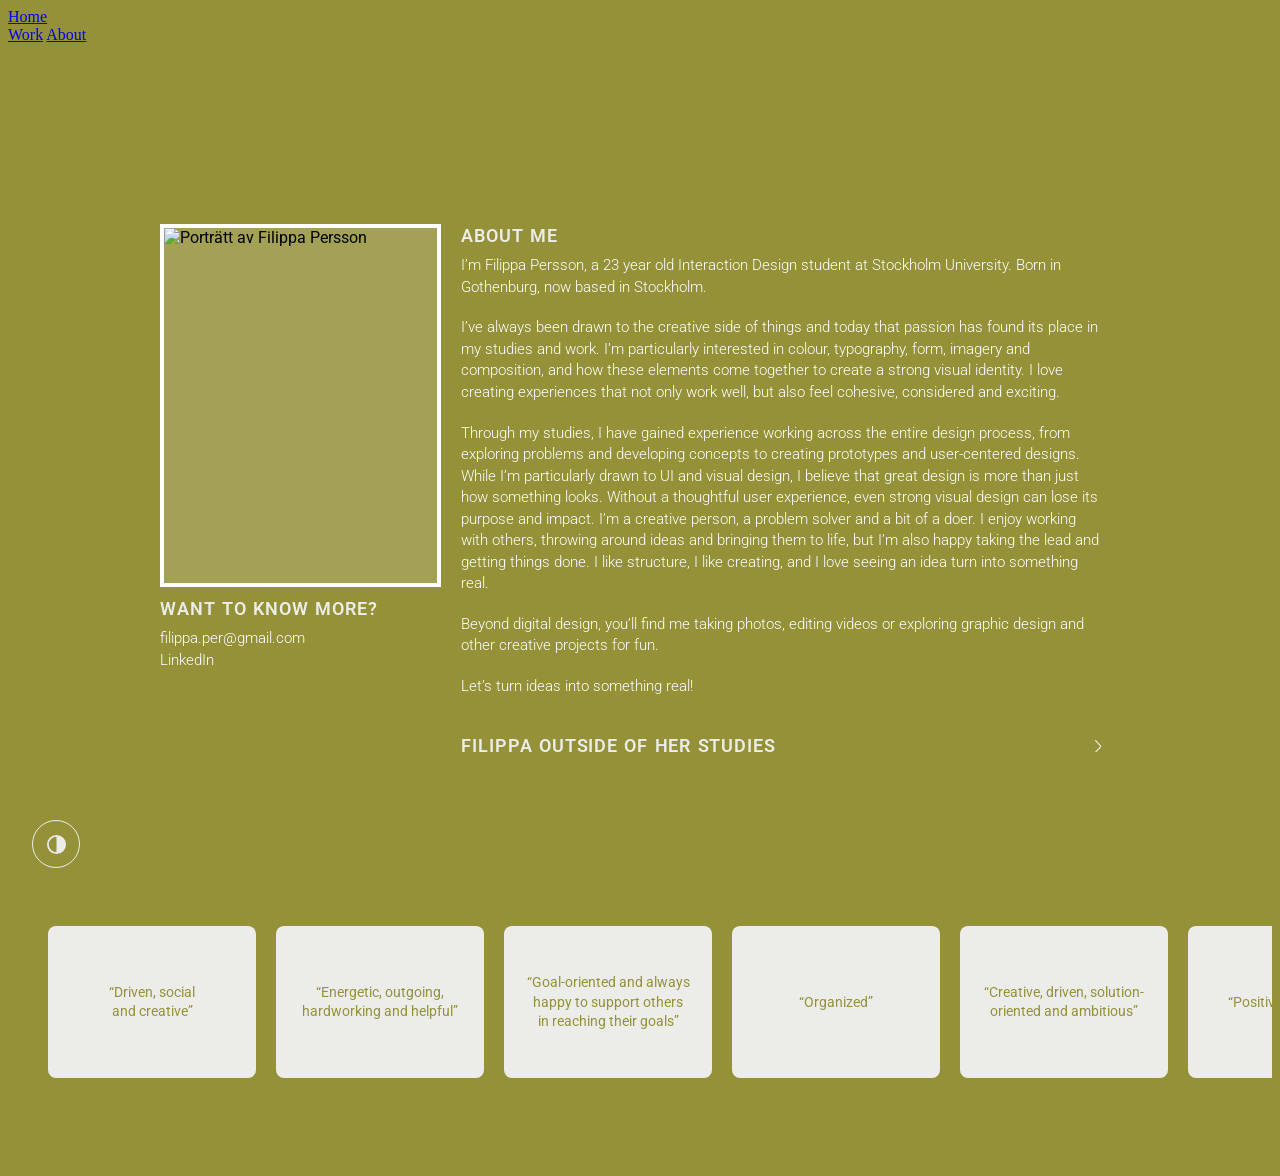
==== about.html @ 91ed9e81 "upd" ====
<!DOCTYPE html>
<html lang="sv">

<head>
  <meta charset="UTF-8">
  <meta name="viewport" content="width=device-width, initial-scale=1">
  <meta name="theme-color" content="#949139">

  <title>About – Filippa Persson</title>


  <!-- Google Fonts -->
  <link rel="preconnect" href="https://fonts.googleapis.com">
  <link rel="preconnect" href="https://fonts.gstatic.com" crossorigin>

  <link
    href="https://fonts.googleapis.com/css2?family=Cormorant+Garamond:ital,wght@0,300..700;1,300..700&family=Lora:ital,wght@1,600&family=Plus+Jakarta+Sans:ital,wght@0,200..800;1,200..800&family=Roboto:ital,wght@0,300;0,400;0,500;1,300;1,400;1,500&display=swap"
    rel="stylesheet"
  >

  <link rel="stylesheet" href="style.css">
  <link rel="stylesheet" href="theme.css">
  <script src="theme.js"></script>

  <style>
  :root { --nav-color: #ECEDE9; }

  /* Navbaren (layout, vikt, aktiv länk) styrs av style.css och är lika på alla sidor. */

    :root {
      --bg: #949139;                      /* bakgrund (grön) */
      --heading: #ECEDE9;                 /* About me + Want to know more? */
      --about-text: #ffffff;              /* brödtext */
      --frame: #ffffff;                   /* ram runt bilden */
      --heading-font: var(--sans-heavy);  /* Plus Jakarta Sans, definieras i style.css */
      --heading-weight: 600;              /* vikt på rubrikerna (var 600) */
    }

    body {
      background: var(--bg);
    }

    /* =========================
       LAYOUT
       Vänster: bild + Contact. Höger: About me-texten.
    ========================= */

    .about {
      display: grid;
      grid-template-columns: minmax(0, 0.415fr) minmax(0, 1fr);
      grid-template-rows: auto 1fr;
      grid-template-areas:
        "photo   text"
        "contact text";
      column-gap: 2.9%;
      align-items: start;

      width: min(75vw, 68.75rem);
      margin: 0 auto;
      padding: 20vh 0 10vh;

      font-family: "Roboto", "Helvetica Neue", Arial, sans-serif;

      /* Så mycket av korten som sticker upp längst ner i fönstret
         när man står högst upp på sidan (högre = mer synligt). */
      --cards-peek: 1.1rem;
      box-sizing: border-box;
      min-height: calc(100vh - var(--cards-peek));
      min-height: calc(100svh - var(--cards-peek));
    }

    /* =========================
       BILD
    ========================= */

    /* Ramen sitter på wrappern och följer därmed själva fotot:
       scriptet längst ner beskär bort ev. genomskinlig kant i PNG-filen. */
    .about__photo-wrap {
      grid-area: photo;
      position: relative;
      width: 100%;
      aspect-ratio: 256 / 332;
      border: 4px solid var(--frame);   /* vit ram, stroke 4 */
      background: rgba(255, 255, 255, 0.14);   /* platshållare medan bilden hämtas */
      overflow: hidden;

      /* ---- Justera beskärningen av fotot i ramen ----
         --photo-x : 0 = visa vänsterkanten, 50 = mitten, 100 = högerkanten
         --photo-y : 0 = visa överkanten,   50 = mitten, 100 = nederkanten
         --photo-zoom : 1 = fyller ramen precis, 1.2 = 20 % inzoomad osv. */
      --photo-x: 50;
      --photo-y: 50;
      --photo-zoom: 1;
    }

    .about__photo {
      position: absolute;
      top: 0;
      left: 0;
      display: block;
      max-width: none;
      width: 100%;
      height: 100%;
      object-fit: cover;                /* fyller ramen direkt, utan att vänta på script */
      object-position: calc(var(--photo-x) * 1%) calc(var(--photo-y) * 1%);
    }

    /* =========================
       CONTACT ("Want to know more?")
       Rubriken = samma stil som "About me".
       Länkarna = samma stil som brödtexten.
    ========================= */

    .about__contact {
      grid-area: contact;
      margin-top: 0.65rem;              /* var 0.8rem, en aning närmare bilden */
    }

    .about__contact-title {
      text-transform: uppercase;
      letter-spacing: 0.05em;   /* luft mellan bokstäverna i versaler */
      word-spacing: 0.08em;     /* luft mellan orden så att de inte smälter ihop */
      margin: 0 0 0.5rem;
      color: var(--heading);
      font-family: var(--heading-font);
      font-weight: var(--heading-weight);
      font-size: clamp(1.05rem, 1.4vw, 1.3rem);
      line-height: 1.3;
    }

    .about__contact a {
      display: block;
      width: max-content;
      max-width: 100%;
      color: var(--about-text);
      font-family: "Roboto", "Helvetica Neue", Arial, sans-serif;
      font-weight: 300;
      font-size: clamp(0.95rem, 1.2vw, 1.15rem);
      line-height: 1.4;
      text-decoration: none;
      transition: opacity .2s ease;
    }

    .about__contact a:hover,
    .about__contact a:focus-visible {
      opacity: .55;
    }

    .about__contact a:focus-visible {
      outline: 2px solid var(--heading);
      outline-offset: 3px;
    }

    /* =========================
       TEXT
    ========================= */

    .about__text {
      grid-area: text;
    }

    .about__heading {
      text-transform: uppercase;
      letter-spacing: 0.05em;   /* luft mellan bokstäverna i versaler */
      word-spacing: 0.08em;     /* luft mellan orden så att de inte smälter ihop */
      margin: 0 0 0.5rem;
      color: var(--heading);
      font-family: var(--heading-font);
      font-weight: var(--heading-weight);
      font-size: clamp(1.05rem, 1.4vw, 1.3rem);
      line-height: 1.3;
    }

    .about__text p {
      margin: 0 0 1.25em;
      max-width: 40rem;
      color: var(--about-text);
      font-weight: 300;
      font-size: clamp(0.95rem, 1.2vw, 1.15rem);
      line-height: 1.4;
    }

    /* =========================
       "WHO IS FILIPPA OUTSIDE ...": rubrik med knapp, texten fälls ner
    ========================= */

    .about__more {
      margin-top: 2.6rem;
      max-width: 40rem;
      border-top: 1px solid rgba(236, 237, 233, 0.45);
    }

    a.about__more { text-decoration: none; }

    .about__more-toggle {
      text-transform: uppercase;
      letter-spacing: 0.05em;   /* luft mellan bokstäverna i versaler */
      word-spacing: 0.08em;     /* luft mellan orden så att de inte smälter ihop */
      display: flex;
      justify-content: space-between;
      align-items: baseline;   /* pilen ligger på första radens baslinje, även när texten radbryter */
      gap: 1.2rem;
      width: 100%;
      margin: 0;
      padding: 1.1rem 0 0.2rem;
      border: 0;
      background: none;
      color: var(--heading);
      font-family: var(--heading-font);
      font-weight: var(--heading-weight);
      font-size: clamp(1.05rem, 1.4vw, 1.3rem);
      line-height: 1.3;
      text-align: left;
      cursor: pointer;
    }

    .about__more-toggle:focus-visible {
      outline: 2px solid var(--heading);
      outline-offset: 4px;
    }

    /* Pil (>) åt höger, utan ring. Nederkanten ligger på första radens baslinje och
       höjden är lika med versalhöjden (1cap), så pilen står på samma höjd som första raden.
       Äldre webbläsare får ungefär samma höjd via 0.7em. */
    .about__more-icon {
      flex: none;
      display: block;
      height: 0.7em;
      transition: transform .25s ease;
    }

    @supports (height: 1cap) {
      .about__more-icon { height: 1cap; }
    }

    .about__more-icon svg {
      display: block;
      height: 100%;
      width: auto;
      fill: none;
      stroke: currentColor;
      stroke-width: 1.2;          /* tunn linje, lättare än rubrikens vikt */
      stroke-linecap: round;
      stroke-linejoin: round;
    }

    .about__more-toggle:hover .about__more-icon {
      transform: translateX(0.3em);
    }

    /* =========================
       CITAT: löpande rad längst ner, stannar vid hover
       Två identiska grupper ligger efter varandra och hela spåret
       flyttas exakt en grupp åt vänster, så loopen blir sömlös.
    ========================= */

    .marquee {
      --marquee-gap: 1.25rem;       /* avstånd mellan korten (lika överallt) */
      --marquee-speed: 90s;         /* tid för ett varv, högre = långsammare */
      --card-radius: 0.5rem;        /* rundning i vanligt läge */
      --card-radius-hover: 1.5rem;  /* rundning på kortet man hovrar över */
      --card-bg: var(--nav-color);  /* samma färg som navbaren */
      --card-text: var(--bg);       /* samma gröna som sidans bakgrund */
      --card-w: clamp(13rem, 16vw, 15.5rem);
      --card-h: clamp(9.5rem, 11.5vw, 11.25rem);

      width: 100%;
      overflow: hidden;
      padding: 0 0 10vh;
      font-family: "Roboto", "Helvetica Neue", Arial, sans-serif;
    }

    .marquee__track {
      display: flex;
      width: max-content;
      animation: marquee-scroll var(--marquee-speed) linear infinite;
    }

    /* Hovra (eller fokusera med tangentbord) = pausa */
    /* (Reservlösning utan script. Med script styr .js-rate farten mjukt, se längst ner.) */
    .marquee:not(.js-rate):hover .marquee__track,
    .marquee:not(.js-rate):focus-within .marquee__track {
      animation-play-state: paused;
    }

    .marquee__group {
      display: flex;
      flex: none;
      gap: var(--marquee-gap);
      padding-right: var(--marquee-gap);   /* samma som gap så att skarven blir jämn */
      margin: 0;
      list-style: none;
    }

    .marquee__item {
      flex: none;
      box-sizing: border-box;
      display: flex;
      align-items: center;
      justify-content: center;
      width: var(--card-w);
      height: var(--card-h);
      padding: 1.1rem 1.4rem;
      border-radius: var(--card-radius);
      transition: border-radius .3s ease;
      background: var(--card-bg);
      color: var(--card-text);
      font-style: normal;
      font-weight: 400;
      font-size: clamp(0.9rem, 1.1vw, 1.05rem);
      line-height: 1.35;
      text-align: center;
      text-wrap: balance;
    }

    /* Kortet under musen rundas lite mer (fortfarande en rektangel) */
    .marquee__item:hover {
      border-radius: var(--card-radius-hover);
    }

    @keyframes marquee-scroll {
      from { transform: translateX(0); }
      to   { transform: translateX(-50%); }
    }

    /* Mindre rörelse: ingen animation, raden går att scrolla i sidled i stället */
    @media (prefers-reduced-motion: reduce) {
      .marquee {
        overflow-x: auto;
      }
      .marquee__track { animation: none; }
      .marquee__group[aria-hidden="true"] { display: none; }
    }

    .sr-only {
      position: absolute;
      width: 1px;
      height: 1px;
      overflow: hidden;
      clip: rect(0 0 0 0);
      white-space: nowrap;
    }

    /* =========================
       HALVSKÄRM / SURFPLATTA
    ========================= */

    @media (max-width: 900px) {
      .about {
        width: 84vw;
      }
    }

    /* =========================
       HALVSKÄRM: bilden till höger, texten radbryter runt den
       och börjar på samma höjd som bildens överkant
    ========================= */

    @media (min-width: 520px) and (max-width: 900px) {
      .about {
        display: block;            /* släpper griden så texten kan flyta runt bilden */
        width: 84vw;
        padding: 16vh 0 8vh;
      }

      .about__photo-wrap {
        float: right;
        width: 40%;                /* bildens bredd, justera här */
        margin: 0 0 1.5rem 2rem;   /* luft mot texten (vänster) och under bilden */
      }

      .about__text p {
        max-width: none;           /* låt texten fylla hela bredden bredvid bilden */
      }

      .about__contact {
        clear: both;               /* Contact hamnar alltid under både text och bild */
        margin-top: 2rem;
      }
    }

    /* =========================
       MOBIL: bild, text, sist Contact
    ========================= */

    @media (max-width: 519px) {
      .about {
        grid-template-columns: 1fr;
        grid-template-rows: none;
        grid-template-areas:
          "photo"
          "text"
          "contact";
        row-gap: 2rem;
        width: 88vw;
        padding: 16vh 0 8vh;
      }

      .about__photo-wrap {
        width: min(100%, 22rem);
      }

      .about__contact {
        margin-top: 0;
      }

      .marquee { --marquee-gap: 1rem; }
    }

    @media (prefers-reduced-motion: reduce) {
      .about__contact a,
      .about__more-icon { transition: none; }
    }
  </style>
</head>

<body>

  <!-- =========================
       NAVIGATION
  ========================= -->

  <nav class="nav" aria-label="Huvudmeny">
    <a href="index.html">Home</a>

    <div class="nav__right">
      <a href="work.html">Work</a>
      <a href="about.html" aria-current="page">About</a>
    </div>
  </nav>


  <!-- =========================
       ABOUT
  ========================= -->

  <main class="about">

    <div class="about__photo-wrap">
      <img
        class="about__photo"
        src="Portratt.png"
        alt="Porträtt av Filippa Persson"
      >
    </div>

    <section class="about__text">
      <h1 class="about__heading">About me</h1>

      <p>
        I’m Filippa Persson, a 23 year old Interaction Design student at
        Stockholm University. Born in Gothenburg, now based in Stockholm.
      </p>

      <p>
        I’ve always been drawn to the creative side of things and today
        that passion has found its place in my studies and work. I’m
        particularly interested in colour, typography, form, imagery
        and composition, and how these elements come together to create
        a strong visual identity. I love creating experiences that not
        only work well, but also feel cohesive, considered and exciting.
      </p>

      <p>
        Through my studies, I have gained experience working across the
        entire design process, from exploring problems and developing
        concepts to creating prototypes and user-centered designs. While
        I’m particularly drawn to UI and visual design, I believe that
        great design is more than just how something looks. Without a
        thoughtful user experience, even strong visual design can lose
        its purpose and impact. I’m a creative person, a problem solver
        and a bit of a doer. I enjoy working with others, throwing around
        ideas and bringing them to life, but I’m also happy taking the
        lead and getting things done. I like structure, I like creating,
        and I love seeing an idea turn into something real.
      </p>

      <p>
        Beyond digital design, you’ll find me taking photos, editing
        videos or exploring graphic design and other creative projects
        for fun.
      </p>

      <p>
        Let’s turn ideas into something real!
      </p>

      <a class="about__more about__more-toggle" href="outside.html">
        <span>Filippa outside of her studies</span>
        <span class="about__more-icon" aria-hidden="true">
          <svg viewBox="0 0 7.2 14"><polyline points="0.6 0.6 6.6 7 0.6 13.4"></polyline></svg>
        </span>
      </a>
    </section>

    <aside class="about__contact">
      <h2 class="about__contact-title">Want to know more?</h2>
      <a href="mailto:filippa.per@gmail.com">filippa.per@gmail.com</a>
      <a href="https://www.linkedin.com/in/persson-filippa" target="_blank" rel="noopener">LinkedIn</a>
    </aside>

  </main>


  <!-- =========================
       CITAT: "Thoughts from friends and family"
       Löpande rad över hela bredden. Hovra = stannar.
       Andra gruppen är en kopia (aria-hidden) för att loopen ska vara sömlös.
  ========================= -->

  <section class="marquee" aria-labelledby="quotesTitle">
    <h2 class="sr-only" id="quotesTitle">Thoughts from friends and family</h2>

    <div class="marquee__track">
      <ul class="marquee__group">
        <li class="marquee__item">“Driven, social and creative”</li>
        <li class="marquee__item">“Energetic, outgoing, hardworking and helpful”</li>
        <li class="marquee__item">“Goal-oriented and always happy to support others in reaching their goals”</li>
        <li class="marquee__item">“Organized”</li>
        <li class="marquee__item">“Creative, driven, solution-oriented and ambitious”</li>
        <li class="marquee__item">“Positive and happy”</li>
        <li class="marquee__item">“Juggling many things at once”</li>
        <li class="marquee__item">“Open to trying new things and taking on challenges”</li>
      </ul>

      <ul class="marquee__group" aria-hidden="true">
        <li class="marquee__item">“Driven, social and creative”</li>
        <li class="marquee__item">“Energetic, outgoing, hardworking and helpful”</li>
        <li class="marquee__item">“Goal-oriented and always happy to support others in reaching their goals”</li>
        <li class="marquee__item">“Organized”</li>
        <li class="marquee__item">“Creative, driven, solution-oriented and ambitious”</li>
        <li class="marquee__item">“Positive and happy”</li>
        <li class="marquee__item">“Juggling many things at once”</li>
        <li class="marquee__item">“Open to trying new things and taking on challenges”</li>
      </ul>
    </div>
  </section>


  <script>
    // Fyller ramen med själva fotot (utan genomskinlig kant i PNG-filen),
    // beskuret till ramens proportioner (256:332), centrerat.
    const wrapEl  = document.querySelector('.about__photo-wrap');
    const photoEl = document.querySelector('.about__photo');
    let frame = null;   // fotots område i bilden (i originalpixlar)

    // Söker av en nedskalad kopia (max 300 px) i stället för hela bilden,
    // så att beräkningen går på millisekunder även med en stor PNG.
    function findFrame() {
      const nw = photoEl.naturalWidth, nh = photoEl.naturalHeight;
      if (!nw || !nh) return;
      try {
        const s = Math.min(1, 300 / Math.max(nw, nh));
        const w = Math.max(1, Math.round(nw * s)), h = Math.max(1, Math.round(nh * s));
        const c = document.createElement('canvas');
        c.width = w; c.height = h;
        const g = c.getContext('2d', { willReadFrequently: true });
        g.drawImage(photoEl, 0, 0, w, h);
        const d = g.getImageData(0, 0, w, h).data;
        let x0 = w, y0 = h, x1 = -1, y1 = -1;
        for (let y = 0; y < h; y++) {
          for (let x = 0; x < w; x++) {
            if (d[(y * w + x) * 4 + 3] > 20) {
              if (x < x0) x0 = x;
              if (x > x1) x1 = x;
              if (y < y0) y0 = y;
              if (y > y1) y1 = y;
            }
          }
        }
        if (x1 >= x0 && y1 >= y0) {
          frame = {
            x: x0 / s, y: y0 / s,
            w: (x1 - x0 + 1) / s, h: (y1 - y0 + 1) / s
          };
        }
      } catch (e) {
        frame = null;   // t.ex. om sidan öppnas direkt som fil: visa hela bilden
      }
    }

    function layoutPhoto() {
      const nw = photoEl.naturalWidth, nh = photoEl.naturalHeight;
      if (!nw || !nh) return;
      const cs   = getComputedStyle(wrapEl);
      const px   = (parseFloat(cs.getPropertyValue('--photo-x')) || 50) / 100;
      const py   = (parseFloat(cs.getPropertyValue('--photo-y')) || 50) / 100;
      const zoom = Math.max(1, parseFloat(cs.getPropertyValue('--photo-zoom')) || 1);

      // Har bilden ingen tom kant och ingen zoom räcker CSS (object-fit: cover):
      // då hoppar ingenting till när scriptet körts.
      const m = 0.012;
      const hasMargin = frame && (frame.x > nw * m || frame.y > nh * m ||
                                  nw - (frame.x + frame.w) > nw * m ||
                                  nh - (frame.y + frame.h) > nh * m);
      if (!hasMargin && zoom === 1) {
        photoEl.style.width = photoEl.style.height = '';
        photoEl.style.left = photoEl.style.top = '';
        return;
      }

      const f  = frame || { x: 0, y: 0, w: nw, h: nh };
      const bw = wrapEl.clientWidth, bh = wrapEl.clientHeight;   // innanför ramen
      const k = Math.max(bw / f.w, bh / f.h) * zoom;               // "cover" + zoom
      photoEl.style.objectFit = 'fill';
      photoEl.style.width  = (nw * k) + 'px';
      photoEl.style.height = (nh * k) + 'px';
      photoEl.style.left   = (-f.x * k + (bw - f.w * k) * px) + 'px';
      photoEl.style.top    = (-f.y * k + (bh - f.h * k) * py) + 'px';
    }

    function onPhoto() {
      findFrame();
      layoutPhoto();
      photoEl.classList.add('is-ready');   // visa först när bilden är på plats
    }

    // Så fort bilden är avkodad och klar
    if (photoEl.complete && photoEl.naturalWidth) {
      onPhoto();
    } else {
      photoEl.addEventListener('load', onPhoto, { once: true });
    }
    new ResizeObserver(layoutPhoto).observe(wrapEl);
    window.addEventListener('resize', layoutPhoto);
  </script>

  <script>
    // Citatraden: stannar mjukt vid hover, och går snabbare när musen hålls
    // längst till höger på skärmen.
    (function () {
      const marquee = document.querySelector('.marquee');
      const track   = marquee && marquee.querySelector('.marquee__track');
      if (!track || !track.getAnimations) return;
      const anim = track.getAnimations()[0];
      if (!anim) return;                      // t.ex. vid "reducerad rörelse"

      const FAST = 2.5;    // hur snabbt den går vid högerkanten (1 = vanlig fart)
      const EDGE = 0.15;   // hur stor del av skärmen (från höger) som räknas, 0.15 = 15 %
      const EASE = 0.12;   // hur mjukt farten ändras (lägre = mjukare)

      marquee.classList.add('js-rate');

      let over = false, inEdge = false, focused = false;
      let target = 1, rate = 1, raf = null;

      function setTarget() {
        target = inEdge ? FAST : (over || focused ? 0 : 1);
        if (!raf) raf = requestAnimationFrame(step);
      }

      function step() {
        rate += (target - rate) * EASE;
        if (Math.abs(target - rate) < 0.01) rate = target;
        anim.updatePlaybackRate(rate);
        raf = rate === target ? null : requestAnimationFrame(step);
      }

      marquee.addEventListener('pointermove', e => {
        if (e.pointerType !== 'mouse') return;
        over = true;
        inEdge = e.clientX > window.innerWidth * (1 - EDGE);
        setTarget();
      });

      marquee.addEventListener('pointerleave', () => {
        over = false;
        inEdge = false;
        setTarget();
      });

      marquee.addEventListener('focusin',  () => { focused = true;  setTarget(); });
      marquee.addEventListener('focusout', () => { focused = false; setTarget(); });
    })();
  </script>

  <script src="cursor.js"></script>

</body>
</html>
---- theme.css ----
/* =========================
   SVARTVITT-LÄGE
   Knappen (.bw-toggle) ligger nere i vänstra hörnet och slår av/på klassen
   "bw" på <html>. Då byts det gröna mot svart och det beiga mot vitt.
   Bilder och video påverkas inte.
   Det här blocket kan klistras in i style.css i stället för att länkas separat.
========================= */

/* Färgerna som byts. Lägg till fler variabler här om andra sidor använder egna. */
:root.bw {
    --bg: #000000;          /* grönt -> svart */
    --nav-color: #ffffff;   /* beige -> vitt (navbar, kort) */
    --heading: #ffffff;     /* rubriker */
    --about-text: #ffffff;  /* brödtext */
    --frame: #ffffff;       /* ram runt bilden */
  }
  
  /* Element som theme.js märkt som gröna/beiga (hårdkodade färger).
     g = grön -> svart, b = beige -> vit. c = text, b = bakgrund, o = ram. */
  :root.bw [data-bw~="c-g"] { color: #000 !important; }
  :root.bw [data-bw~="c-b"] { color: #fff !important; }
  :root.bw [data-bw~="b-g"] { background-color: #000 !important; }
  :root.bw [data-bw~="b-b"] { background-color: #fff !important; }
  :root.bw [data-bw~="o-g"] { border-color: #000 !important; }
  :root.bw [data-bw~="o-b"] { border-color: #fff !important; }
  
  /* =========================
     WORK-SIDAN
     Där är bakgrunden beige och texten grön/mörk (tvärtom mot About), så den
     behöver egna färger: vit bakgrund och svart text, annars blir navbaren
     vit på vitt och beskrivningarna osynliga.
  ========================= */
  
  :root.bw body:has(main.work) {
    --nav-color: #000;     /* navbaren */
    --work-text: #000;     /* bildtexter och projektbeskrivningar */
    --green: #000;         /* Explore/Close och back-to-top */
    --line-color: #000;    /* tidslinjen */
    background: #fff;
    color: #000;
  }
  
  :root.bw .work .item__caption,
  :root.bw .work .item__text-inner p,
  :root.bw .panel__body p,
  :root.bw .item__year,
  :root.bw .item__title,
  :root.bw .panel__year,
  :root.bw .panel__title {
    color: #000 !important;
  }
  
  /* Panelen med projektbeskrivning: vit yta, svart text */
  :root.bw .panel {
    background: #fff !important;
    color: #000 !important;
  }
  
  :root.bw .item__toggle,
  :root.bw .panel__close {
    color: #000 !important;
  }
  
  :root.bw .item__toggle:hover,
  :root.bw .panel__close:hover {
    opacity: 0.6;
  }
  
  /* Back-to-top: svart cirkel med vit pil */
  :root.bw .scroll-to-top {
    background-color: #000 !important;
    color: #fff !important;
  }
  
  /* Används kort medan färgerna mäts, så inget hinner animeras */
  .bw-calc *, .bw-calc *::before, .bw-calc *::after { transition: none !important; }
  
  /* Bilder och video behåller sina färger: det är bara det gröna och beiga som byts. */
  
  body { transition: background-color .35s ease; }
  
  /* =========================
     KNAPPEN
  ========================= */
  
  .bw-toggle {
    position: fixed;
    left: var(--corner-gap);
    bottom: var(--corner-gap);
    z-index: 50;
  
    display: grid;
    place-items: center;
    width: var(--corner-size);
    height: var(--corner-size);
    padding: 0;
  
    border: 1.5px solid var(--nav-color, #ECEDE9);
    border-radius: 50%;
    background: transparent;
    color: var(--nav-color, #ECEDE9);
    cursor: pointer;
    transition: background-color .25s ease, color .25s ease, transform .25s ease;
  }
  
  .bw-toggle svg {
    display: block;
    width: 50%;
    height: 50%;
  }
  
  /* =========================
     HÖRNIKONERNA
     Svartvitt-knappen (vänster) och back-to-top (höger) delar samma storlek
     och samma avstånd till kanten och botten, så de ligger exakt i linje.
     Ändra bara här.
  ========================= */
  
  :root {
    --corner-gap: 2rem;     /* avstånd till sidan och till botten */
    --corner-size: 48px;    /* storlek på båda */
  }
  
  @media (max-width: 900px) {
    :root {
      --corner-gap: 1.5rem;
      --corner-size: 42px;
    }
  }
  
  /* "html" framför gör att den vinner över sidans egna värden */
  html .scroll-to-top {
    right: var(--corner-gap);
    bottom: var(--corner-gap);
    width: var(--corner-size);
    height: var(--corner-size);
  }
  
  .bw-toggle:hover,
  .bw-toggle:focus-visible {
    background: var(--nav-color, #ECEDE9);
    color: var(--bg, #949139);
    transform: scale(1.06);
  }
  
  .bw-toggle:focus-visible {
    outline: 2px solid var(--nav-color, #ECEDE9);
    outline-offset: 3px;
  }
  
  @media (prefers-reduced-motion: reduce) {
    body, .bw-toggle { transition: none; }
  }
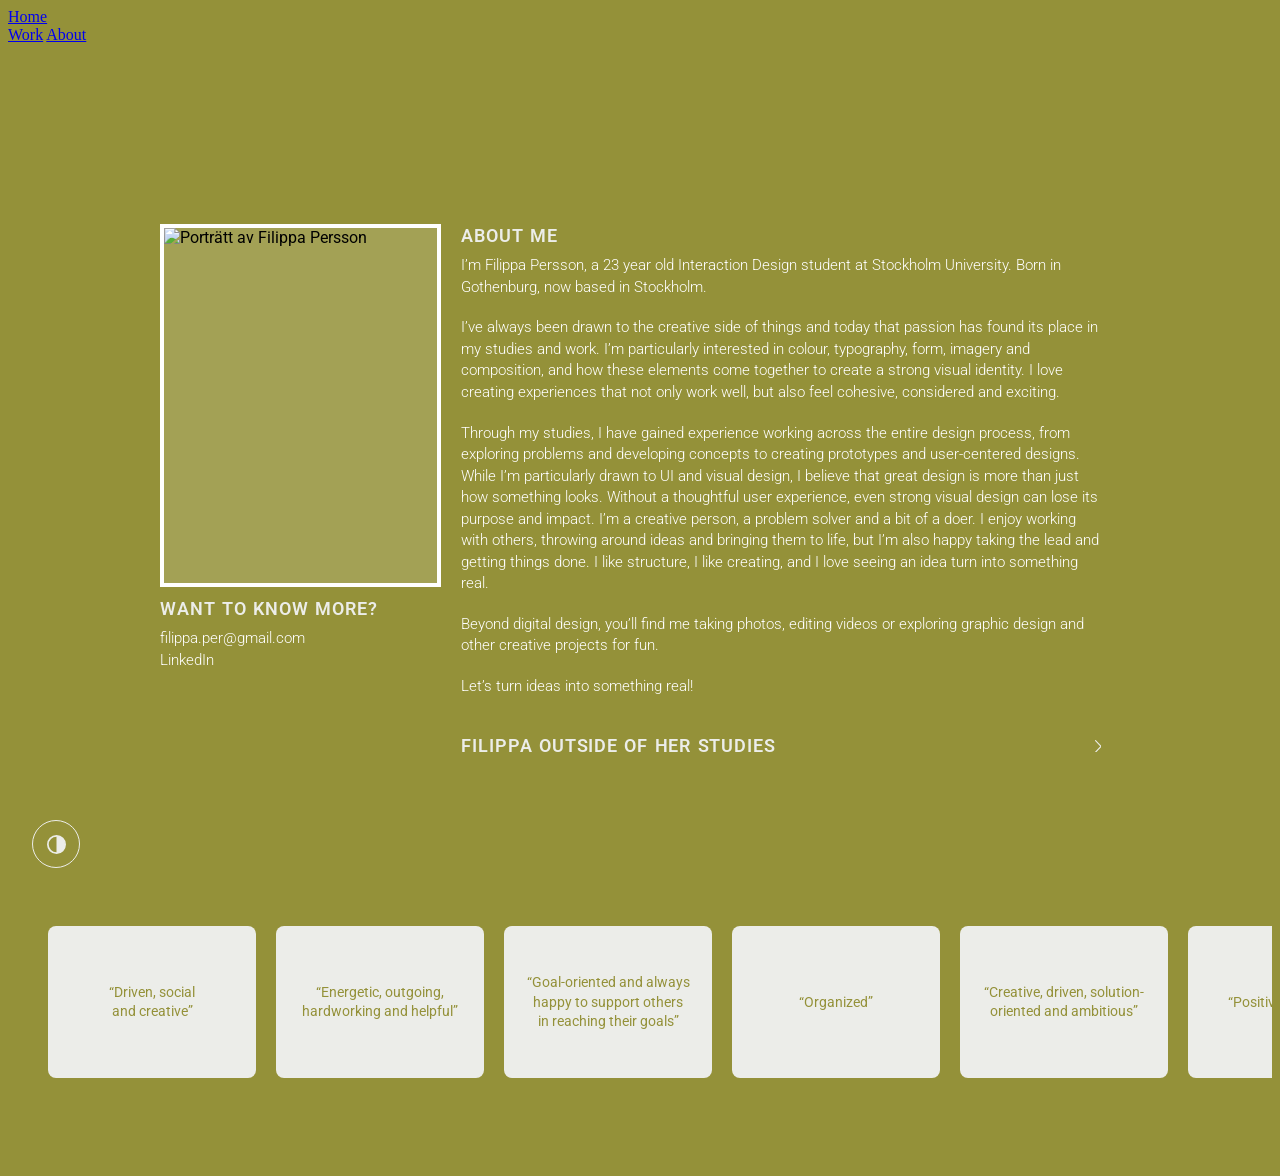
==== commit 45c401f1: "upd" ====
--- a/about.html
+++ b/about.html
@@ -57,7 +57,7 @@
 
       width: min(75vw, 68.75rem);
       margin: 0 auto;
-      padding: 20vh 0 10vh;
+      padding: 20vh 0 2rem;             /* lite luft under texten; korten ska titta upp nedanför */
 
       font-family: "Roboto", "Helvetica Neue", Arial, sans-serif;
 
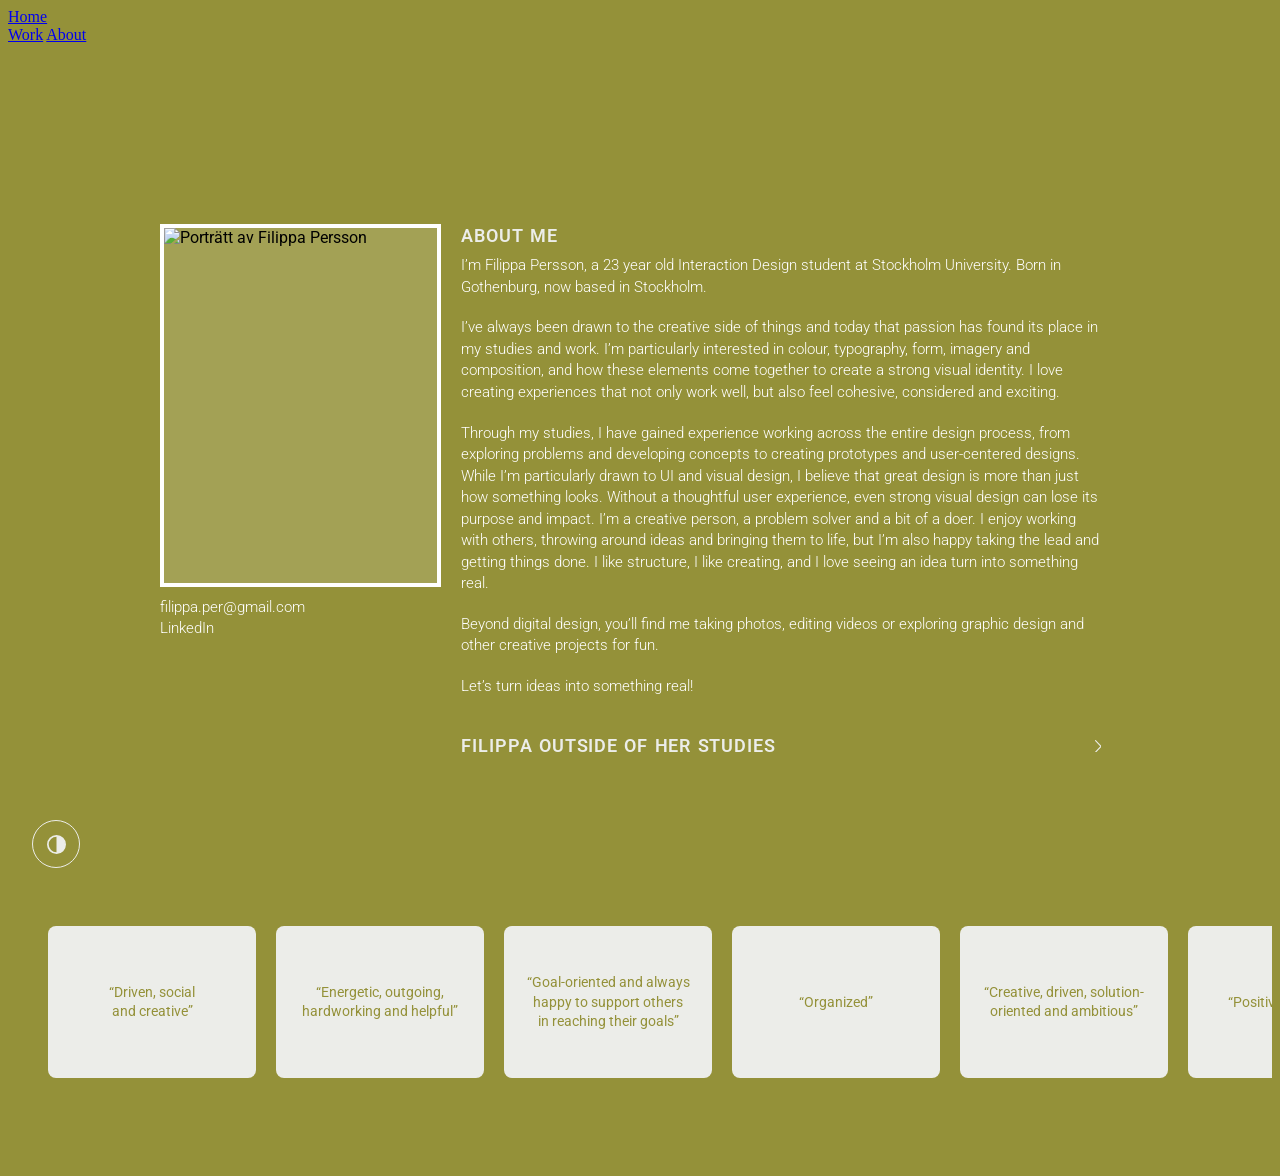
==== commit b29c8ff8: "upd" ====
--- a/about.html
+++ b/about.html
@@ -493,8 +493,7 @@
       </a>
     </section>
 
-    <aside class="about__contact">
-      <h2 class="about__contact-title">Want to know more?</h2>
+    <aside class="about__contact" aria-label="Kontakt">
       <a href="mailto:filippa.per@gmail.com">filippa.per@gmail.com</a>
       <a href="https://www.linkedin.com/in/persson-filippa" target="_blank" rel="noopener">LinkedIn</a>
     </aside>
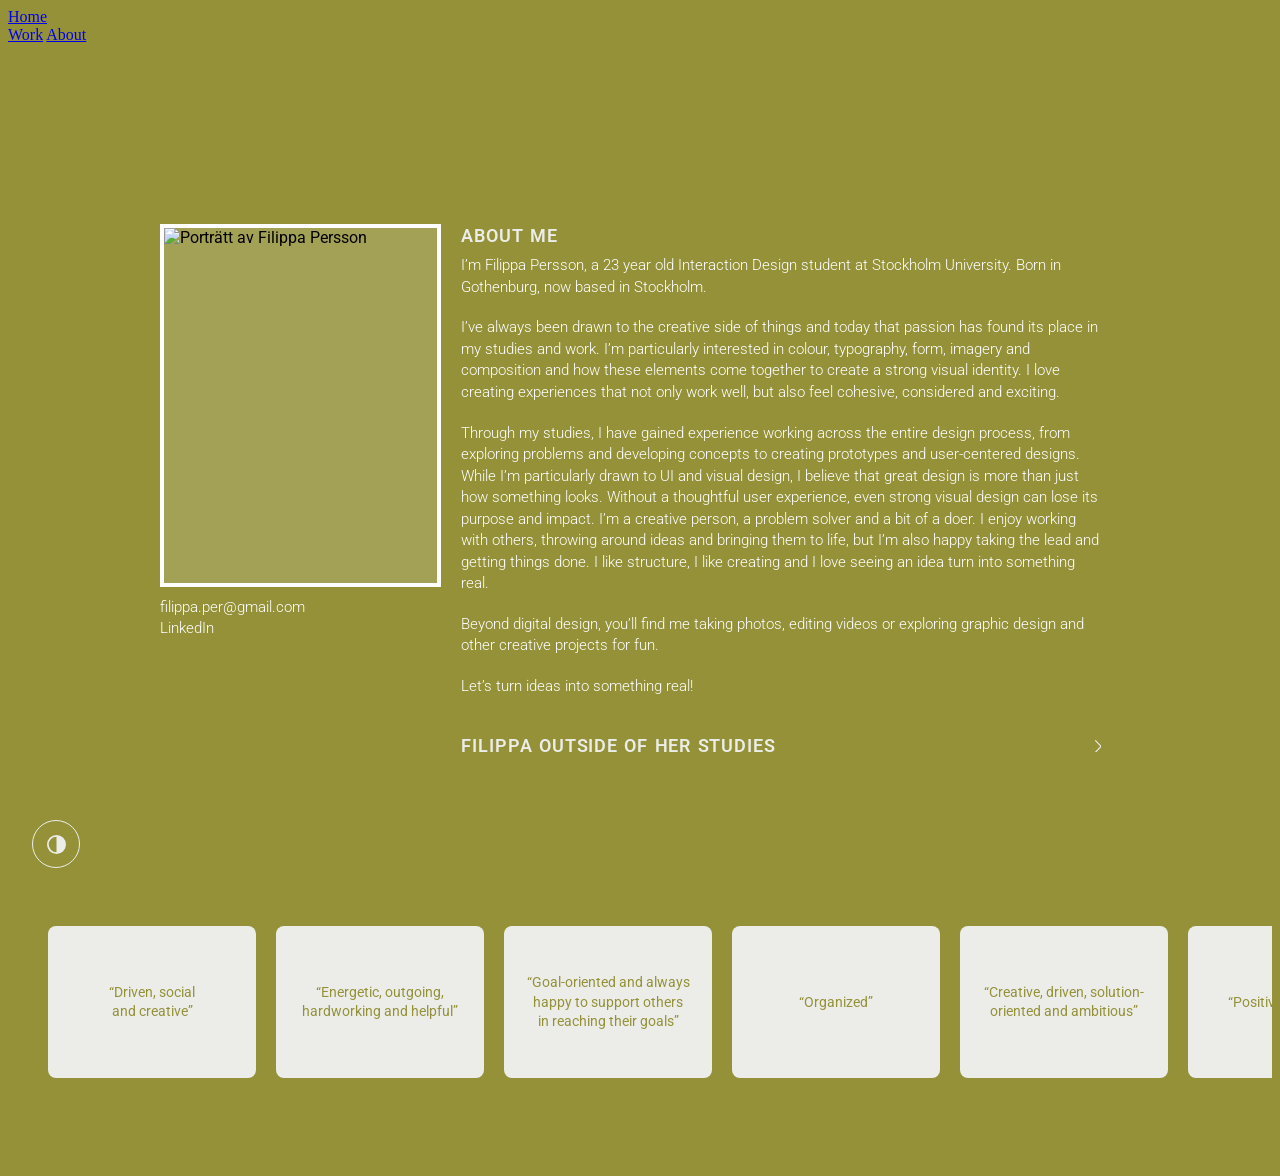
==== commit 8203fa91: "upd" ====
--- a/about.html
+++ b/about.html
@@ -456,7 +456,7 @@
         I’ve always been drawn to the creative side of things and today
         that passion has found its place in my studies and work. I’m
         particularly interested in colour, typography, form, imagery
-        and composition, and how these elements come together to create
+        and composition and how these elements come together to create
         a strong visual identity. I love creating experiences that not
         only work well, but also feel cohesive, considered and exciting.
       </p>
@@ -471,7 +471,7 @@
         its purpose and impact. I’m a creative person, a problem solver
         and a bit of a doer. I enjoy working with others, throwing around
         ideas and bringing them to life, but I’m also happy taking the
-        lead and getting things done. I like structure, I like creating,
+        lead and getting things done. I like structure, I like creating
         and I love seeing an idea turn into something real.
       </p>
 
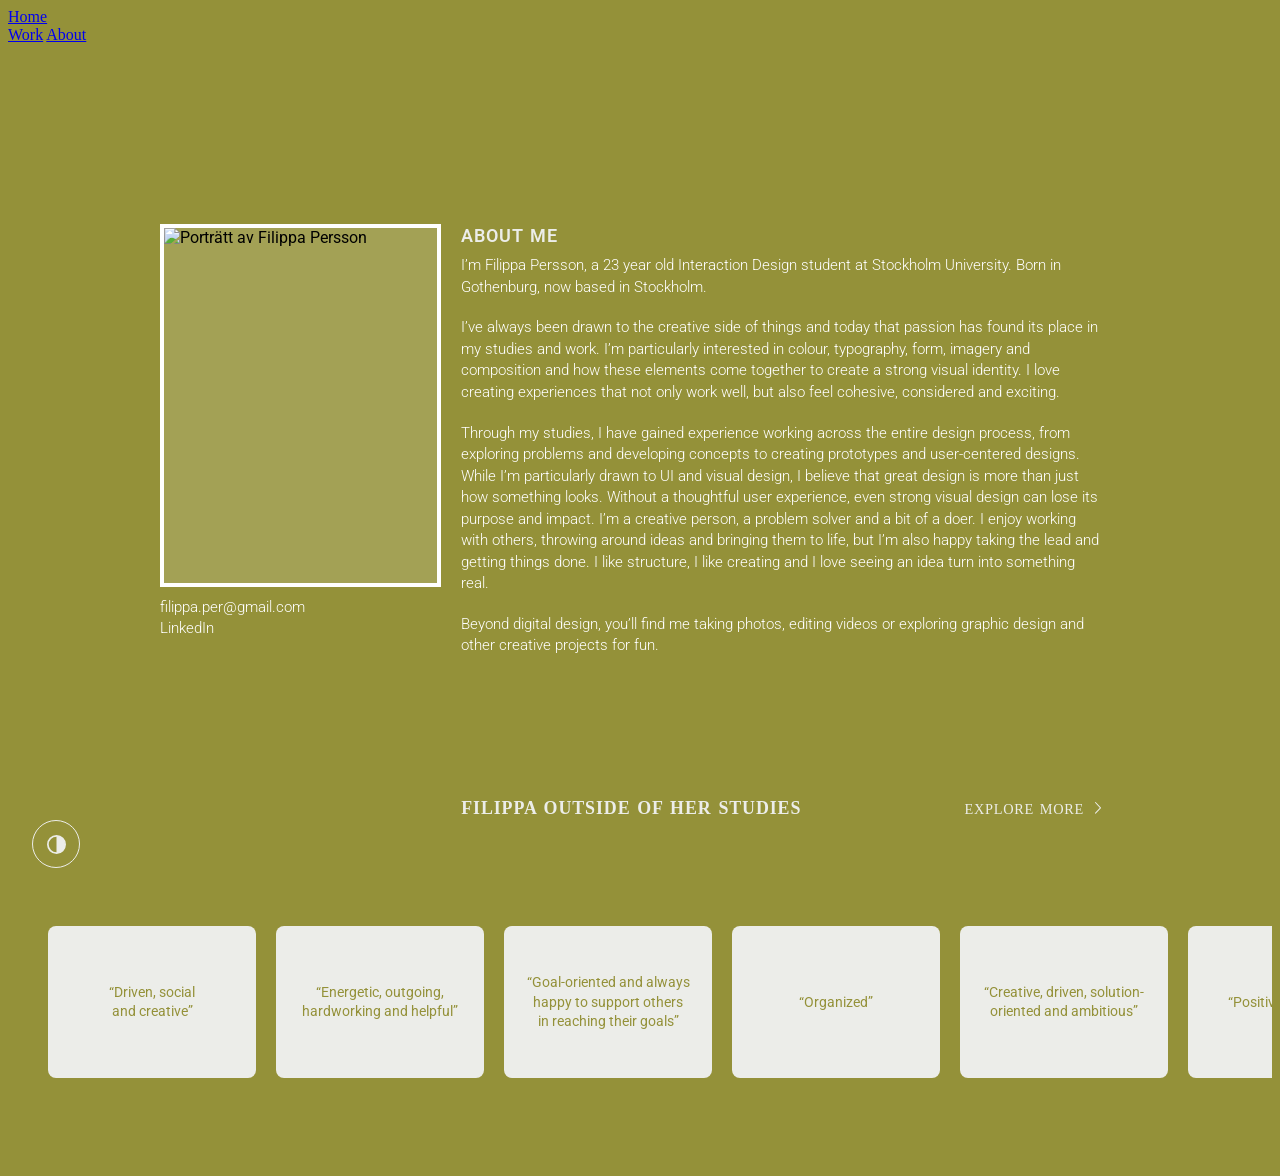
==== commit 3c4710f8: "upd" ====
--- a/about.html
+++ b/about.html
@@ -57,16 +57,39 @@
 
       width: min(75vw, 68.75rem);
       margin: 0 auto;
-      padding: 20vh 0 2rem;             /* lite luft under texten; korten ska titta upp nedanför */
+      padding: 20vh 0 0;
 
       font-family: "Roboto", "Helvetica Neue", Arial, sans-serif;
-
-      /* Så mycket av korten som sticker upp längst ner i fönstret
-         när man står högst upp på sidan (högre = mer synligt). */
-      --cards-peek: 1.1rem;
+    }
+
+    /* Övre delen: minst lika hög som fönstret minus lite, så att korten bara
+       tittar upp längst ner när man står högst upp på sidan.
+       Länken ("Explore more") får hela utrymmet under texten och centreras i det,
+       alltså mitt emellan texten och korten. */
+    .page-top {
+      --cards-peek: 1.1rem;        /* så mycket av korten som syns (högre = mer synligt) */
+      display: flex;
+      flex-direction: column;
       box-sizing: border-box;
       min-height: calc(100vh - var(--cards-peek));
       min-height: calc(100svh - var(--cards-peek));
+    }
+
+    /* Samma kolumner som .about, så länken hamnar i textkolumnen */
+    .more-row {
+      flex: 1;
+      display: grid;
+      grid-template-columns: minmax(0, 0.415fr) minmax(0, 1fr);
+      column-gap: 2.9%;
+      align-items: center;
+      width: min(75vw, 68.75rem);
+      margin: 0 auto;
+      padding: 1.5rem 0;           /* minsta luft ovanför/under om skärmen är låg */
+    }
+
+    .more-row .about__more {
+      grid-column: 2;
+      margin-top: 0;
     }
 
     /* =========================
@@ -248,6 +271,21 @@
       transform: translateX(0.3em);
     }
 
+    /* "Explore more" + pilen, ihop till höger */
+    .about__more-go {
+      flex: none;
+      display: inline-flex;
+      align-items: baseline;
+      gap: 0.7rem;
+      white-space: nowrap;
+    }
+
+    .about__more-label {
+      font-size: 0.8em;
+      font-weight: 500;
+      letter-spacing: 0.05em;
+    }
+
     /* =========================
        CITAT: löpande rad längst ner, stannar vid hover
        Två identiska grupper ligger efter varandra och hela spåret
@@ -349,6 +387,13 @@
       .about {
         width: 84vw;
       }
+
+      .more-row {
+        width: 84vw;
+        grid-template-columns: 1fr;
+      }
+
+      .more-row .about__more { grid-column: 1; }
     }
 
     /* =========================
@@ -404,6 +449,8 @@
         margin-top: 0;
       }
 
+      .more-row { width: 88vw; }
+
       .marquee { --marquee-gap: 1rem; }
     }
 
@@ -433,6 +480,9 @@
   <!-- =========================
        ABOUT
   ========================= -->
+
+  <!-- Hela övre delen av sidan: text överst, länken mitt emellan texten och korten -->
+  <div class="page-top">
 
   <main class="about">
 
@@ -481,16 +531,6 @@
         for fun.
       </p>
 
-      <p>
-        Let’s turn ideas into something real!
-      </p>
-
-      <a class="about__more about__more-toggle" href="outside.html">
-        <span>Filippa outside of her studies</span>
-        <span class="about__more-icon" aria-hidden="true">
-          <svg viewBox="0 0 7.2 14"><polyline points="0.6 0.6 6.6 7 0.6 13.4"></polyline></svg>
-        </span>
-      </a>
     </section>
 
     <aside class="about__contact" aria-label="Kontakt">
@@ -499,6 +539,20 @@
     </aside>
 
   </main>
+
+  <div class="more-row">
+    <a class="about__more about__more-toggle" href="outside.html">
+      <span>Filippa outside of her studies</span>
+      <span class="about__more-go">
+        <span class="about__more-label">Explore more</span>
+        <span class="about__more-icon" aria-hidden="true">
+          <svg viewBox="0 0 7.2 14"><polyline points="0.6 0.6 6.6 7 0.6 13.4"></polyline></svg>
+        </span>
+      </span>
+    </a>
+  </div>
+
+  </div>
 
 
   <!-- =========================
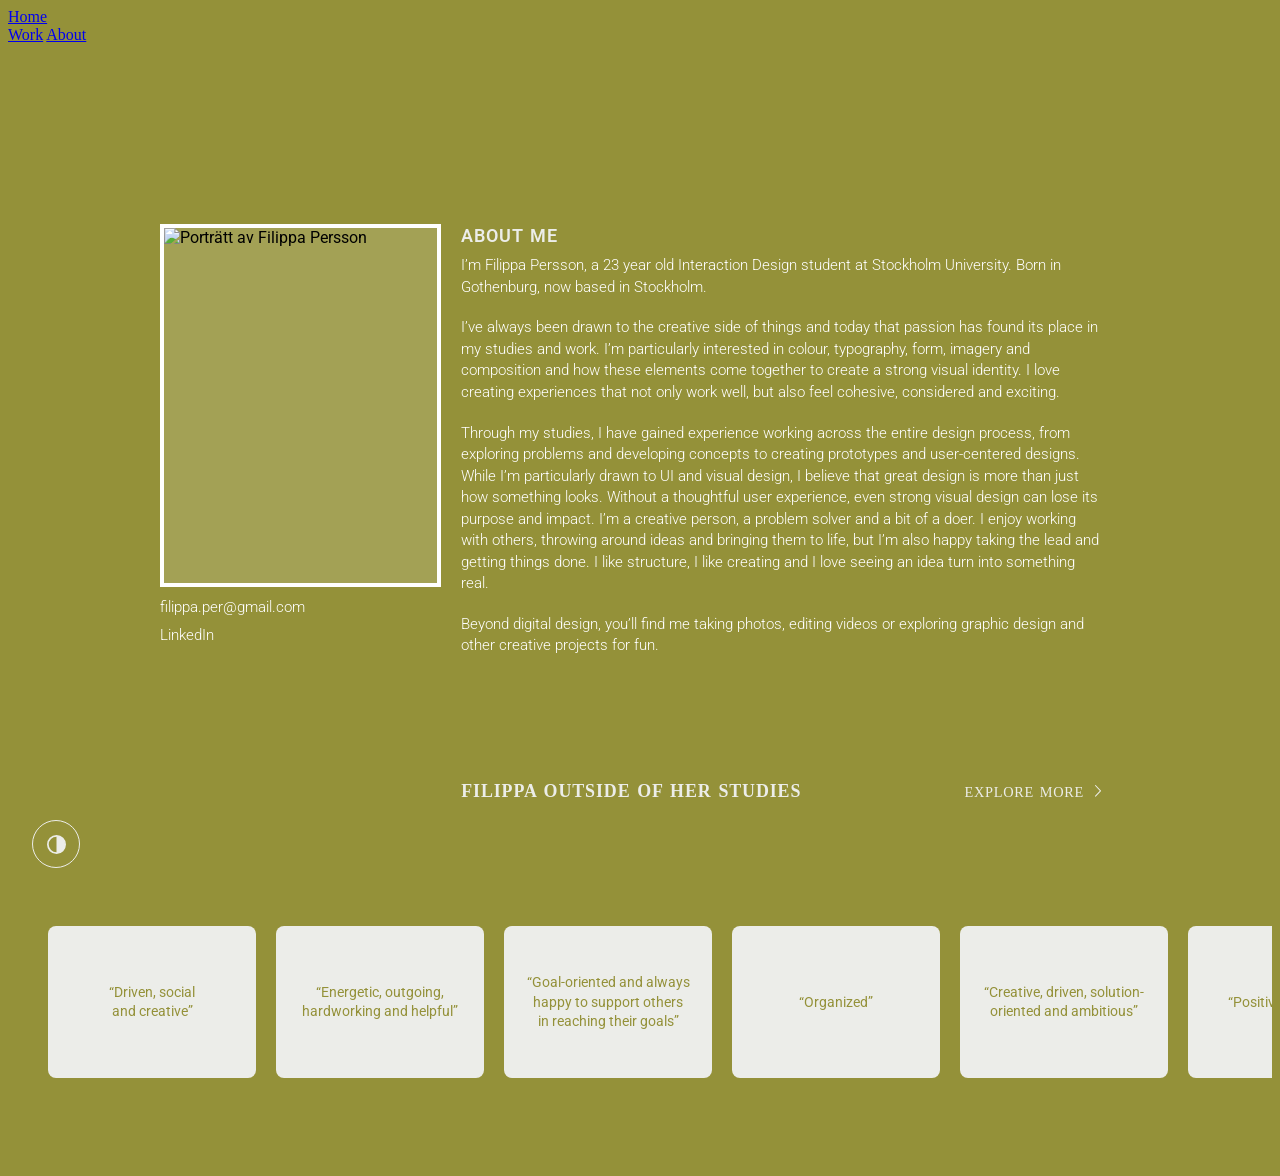
==== commit 4b765902: "upd" ====
--- a/about.html
+++ b/about.html
@@ -90,6 +90,8 @@
     .more-row .about__more {
       grid-column: 2;
       margin-top: 0;
+      border-top: 0;
+      padding: 0;                  /* lika mycket luft ovan och under, så texten hamnar exakt mitt i */
     }
 
     /* =========================
@@ -164,6 +166,10 @@
       transition: opacity .2s ease;
     }
 
+    .about__contact a + a {
+      margin-top: 0.4rem;               /* lite mer luft mellan e-postadressen och LinkedIn */
+    }
+
     .about__contact a:hover,
     .about__contact a:focus-visible {
       opacity: .55;
@@ -201,6 +207,10 @@
       font-weight: 300;
       font-size: clamp(0.95rem, 1.2vw, 1.15rem);
       line-height: 1.4;
+    }
+
+    .about__text p:last-child {
+      margin-bottom: 0;            /* ingen extra luft under sista stycket, annars hamnar länken för långt ner */
     }
 
     /* =========================
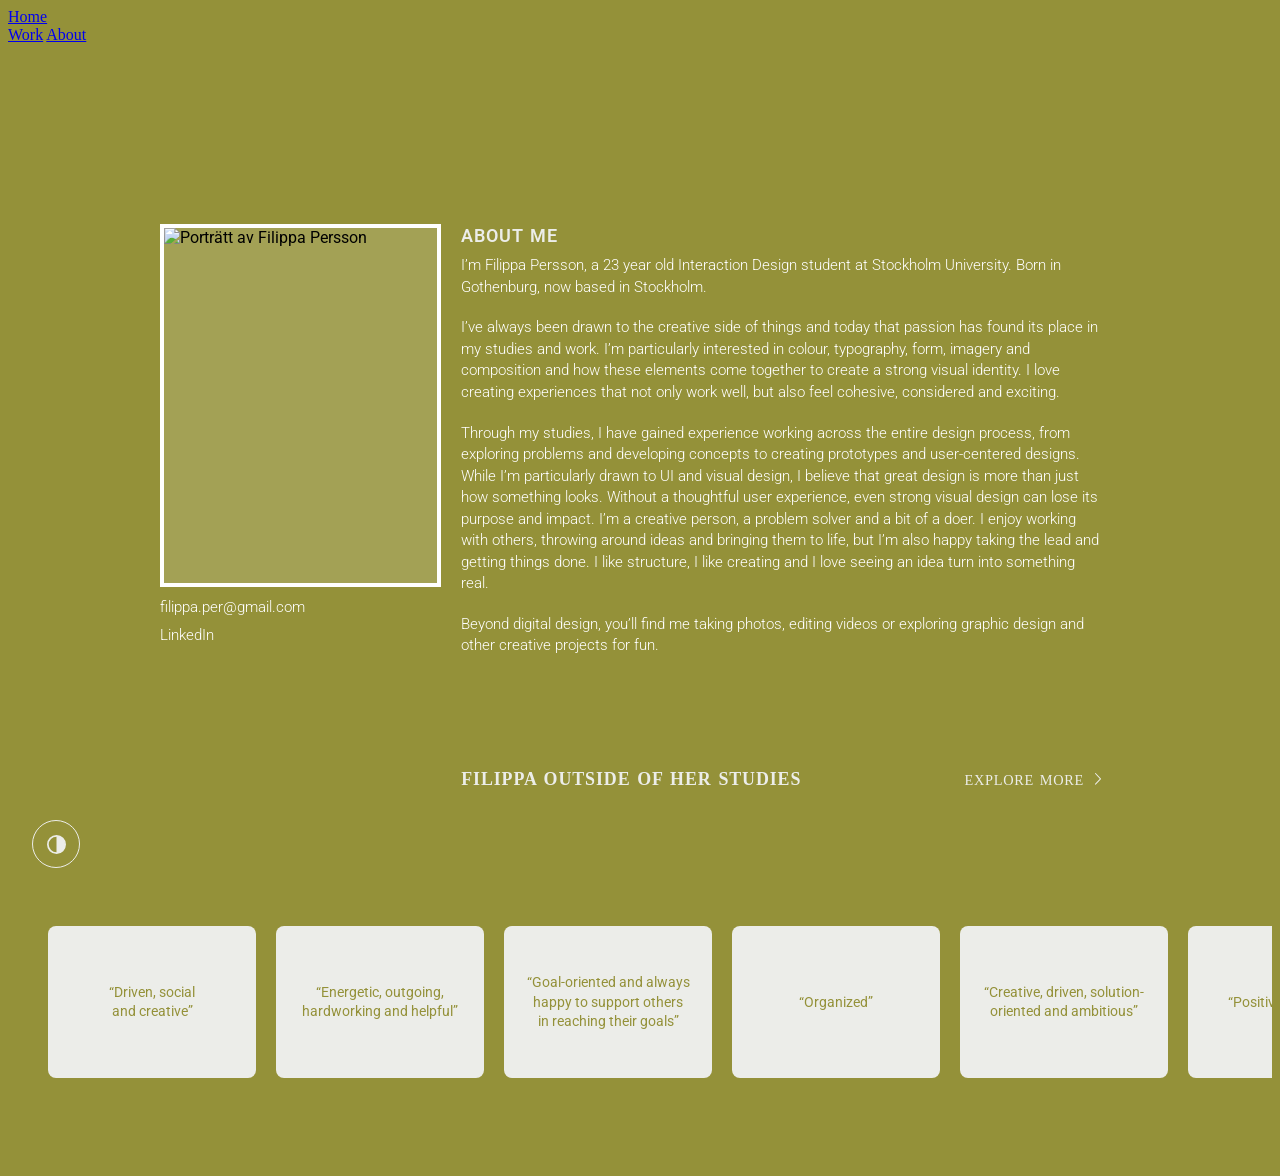
==== commit aaeaf441: "upd" ====
--- a/about.html
+++ b/about.html
@@ -91,7 +91,7 @@
       grid-column: 2;
       margin-top: 0;
       border-top: 0;
-      padding: 0;                  /* lika mycket luft ovan och under, så texten hamnar exakt mitt i */
+      padding: 0 0 1.5rem;         /* extra luft under länken = den flyttas uppåt (ändra 1.5rem) */
     }
 
     /* =========================
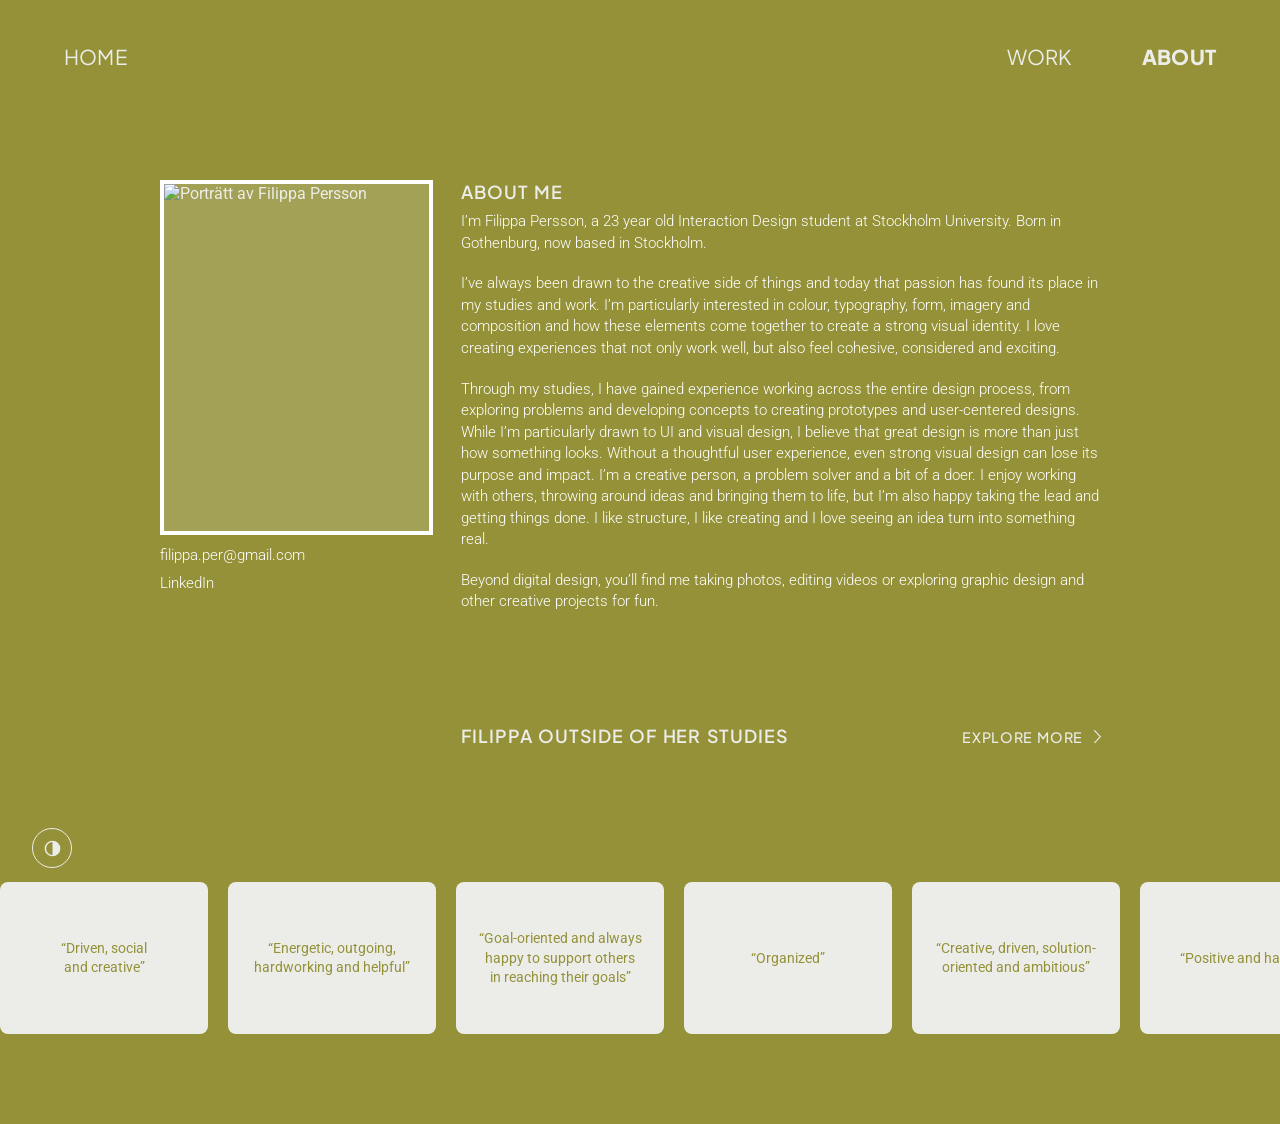
==== commit 90574faa: "upd" ====
--- a/about.html
+++ b/about.html
@@ -8,8 +8,6 @@
 
   <title>About – Filippa Persson</title>
 
-
-  <!-- Google Fonts -->
   <link rel="preconnect" href="https://fonts.googleapis.com">
   <link rel="preconnect" href="https://fonts.gstatic.com" crossorigin>
 
@@ -23,27 +21,20 @@
   <script src="theme.js"></script>
 
   <style>
-  :root { --nav-color: #ECEDE9; }
-
-  /* Navbaren (layout, vikt, aktiv länk) styrs av style.css och är lika på alla sidor. */
+    :root { --nav-color: #ECEDE9; }
 
     :root {
-      --bg: #949139;                      /* bakgrund (grön) */
-      --heading: #ECEDE9;                 /* About me + Want to know more? */
-      --about-text: #ffffff;              /* brödtext */
-      --frame: #ffffff;                   /* ram runt bilden */
-      --heading-font: var(--sans-heavy);  /* Plus Jakarta Sans, definieras i style.css */
-      --heading-weight: 600;              /* vikt på rubrikerna (var 600) */
+      --bg: #949139;
+      --heading: #ECEDE9;
+      --about-text: #ffffff;
+      --frame: #ffffff;
+      --heading-font: var(--sans-heavy);
+      --heading-weight: 600;
     }
 
     body {
       background: var(--bg);
     }
-
-    /* =========================
-       LAYOUT
-       Vänster: bild + Contact. Höger: About me-texten.
-    ========================= */
 
     .about {
       display: grid;
@@ -62,12 +53,8 @@
       font-family: "Roboto", "Helvetica Neue", Arial, sans-serif;
     }
 
-    /* Övre delen: minst lika hög som fönstret minus lite, så att korten bara
-       tittar upp längst ner när man står högst upp på sidan.
-       Länken ("Explore more") får hela utrymmet under texten och centreras i det,
-       alltså mitt emellan texten och korten. */
     .page-top {
-      --cards-peek: 1.1rem;        /* så mycket av korten som syns (högre = mer synligt) */
+      --cards-peek: 1.1rem;
       display: flex;
       flex-direction: column;
       box-sizing: border-box;
@@ -75,7 +62,6 @@
       min-height: calc(100svh - var(--cards-peek));
     }
 
-    /* Samma kolumner som .about, så länken hamnar i textkolumnen */
     .more-row {
       flex: 1;
       display: grid;
@@ -84,35 +70,25 @@
       align-items: center;
       width: min(75vw, 68.75rem);
       margin: 0 auto;
-      padding: 1.5rem 0;           /* minsta luft ovanför/under om skärmen är låg */
+      padding: 1.5rem 0;
     }
 
     .more-row .about__more {
       grid-column: 2;
       margin-top: 0;
       border-top: 0;
-      padding: 0 0 1.5rem;         /* extra luft under länken = den flyttas uppåt (ändra 1.5rem) */
-    }
-
-    /* =========================
-       BILD
-    ========================= */
-
-    /* Ramen sitter på wrappern och följer därmed själva fotot:
-       scriptet längst ner beskär bort ev. genomskinlig kant i PNG-filen. */
+      padding: 0 0 1.5rem;
+    }
+
     .about__photo-wrap {
       grid-area: photo;
       position: relative;
       width: 100%;
       aspect-ratio: 256 / 332;
-      border: 4px solid var(--frame);   /* vit ram, stroke 4 */
-      background: rgba(255, 255, 255, 0.14);   /* platshållare medan bilden hämtas */
+      border: 4px solid var(--frame);
+      background: rgba(255, 255, 255, 0.14);
       overflow: hidden;
 
-      /* ---- Justera beskärningen av fotot i ramen ----
-         --photo-x : 0 = visa vänsterkanten, 50 = mitten, 100 = högerkanten
-         --photo-y : 0 = visa överkanten,   50 = mitten, 100 = nederkanten
-         --photo-zoom : 1 = fyller ramen precis, 1.2 = 20 % inzoomad osv. */
       --photo-x: 50;
       --photo-y: 50;
       --photo-zoom: 1;
@@ -126,31 +102,13 @@
       max-width: none;
       width: 100%;
       height: 100%;
-      object-fit: cover;                /* fyller ramen direkt, utan att vänta på script */
+      object-fit: cover;
       object-position: calc(var(--photo-x) * 1%) calc(var(--photo-y) * 1%);
     }
-
-    /* =========================
-       CONTACT ("Want to know more?")
-       Rubriken = samma stil som "About me".
-       Länkarna = samma stil som brödtexten.
-    ========================= */
 
     .about__contact {
       grid-area: contact;
-      margin-top: 0.65rem;              /* var 0.8rem, en aning närmare bilden */
-    }
-
-    .about__contact-title {
-      text-transform: uppercase;
-      letter-spacing: 0.05em;   /* luft mellan bokstäverna i versaler */
-      word-spacing: 0.08em;     /* luft mellan orden så att de inte smälter ihop */
-      margin: 0 0 0.5rem;
-      color: var(--heading);
-      font-family: var(--heading-font);
-      font-weight: var(--heading-weight);
-      font-size: clamp(1.05rem, 1.4vw, 1.3rem);
-      line-height: 1.3;
+      margin-top: 0.65rem;
     }
 
     .about__contact a {
@@ -167,7 +125,7 @@
     }
 
     .about__contact a + a {
-      margin-top: 0.4rem;               /* lite mer luft mellan e-postadressen och LinkedIn */
+      margin-top: 0.4rem;
     }
 
     .about__contact a:hover,
@@ -180,18 +138,14 @@
       outline-offset: 3px;
     }
 
-    /* =========================
-       TEXT
-    ========================= */
-
     .about__text {
       grid-area: text;
     }
 
     .about__heading {
       text-transform: uppercase;
-      letter-spacing: 0.05em;   /* luft mellan bokstäverna i versaler */
-      word-spacing: 0.08em;     /* luft mellan orden så att de inte smälter ihop */
+      letter-spacing: 0.05em;
+      word-spacing: 0.08em;
       margin: 0 0 0.5rem;
       color: var(--heading);
       font-family: var(--heading-font);
@@ -210,12 +164,8 @@
     }
 
     .about__text p:last-child {
-      margin-bottom: 0;            /* ingen extra luft under sista stycket, annars hamnar länken för långt ner */
-    }
-
-    /* =========================
-       "WHO IS FILIPPA OUTSIDE ...": rubrik med knapp, texten fälls ner
-    ========================= */
+      margin-bottom: 0;
+    }
 
     .about__more {
       margin-top: 2.6rem;
@@ -227,11 +177,11 @@
 
     .about__more-toggle {
       text-transform: uppercase;
-      letter-spacing: 0.05em;   /* luft mellan bokstäverna i versaler */
-      word-spacing: 0.08em;     /* luft mellan orden så att de inte smälter ihop */
+      letter-spacing: 0.05em;
+      word-spacing: 0.08em;
       display: flex;
       justify-content: space-between;
-      align-items: baseline;   /* pilen ligger på första radens baslinje, även när texten radbryter */
+      align-items: baseline;
       gap: 1.2rem;
       width: 100%;
       margin: 0;
@@ -252,9 +202,6 @@
       outline-offset: 4px;
     }
 
-    /* Pil (>) åt höger, utan ring. Nederkanten ligger på första radens baslinje och
-       höjden är lika med versalhöjden (1cap), så pilen står på samma höjd som första raden.
-       Äldre webbläsare får ungefär samma höjd via 0.7em. */
     .about__more-icon {
       flex: none;
       display: block;
@@ -272,7 +219,7 @@
       width: auto;
       fill: none;
       stroke: currentColor;
-      stroke-width: 1.2;          /* tunn linje, lättare än rubrikens vikt */
+      stroke-width: 1.2;
       stroke-linecap: round;
       stroke-linejoin: round;
     }
@@ -281,7 +228,6 @@
       transform: translateX(0.3em);
     }
 
-    /* "Explore more" + pilen, ihop till höger */
     .about__more-go {
       flex: none;
       display: inline-flex;
@@ -296,19 +242,13 @@
       letter-spacing: 0.05em;
     }
 
-    /* =========================
-       CITAT: löpande rad längst ner, stannar vid hover
-       Två identiska grupper ligger efter varandra och hela spåret
-       flyttas exakt en grupp åt vänster, så loopen blir sömlös.
-    ========================= */
-
     .marquee {
-      --marquee-gap: 1.25rem;       /* avstånd mellan korten (lika överallt) */
-      --marquee-speed: 90s;         /* tid för ett varv, högre = långsammare */
-      --card-radius: 0.5rem;        /* rundning i vanligt läge */
-      --card-radius-hover: 1.5rem;  /* rundning på kortet man hovrar över */
-      --card-bg: var(--nav-color);  /* samma färg som navbaren */
-      --card-text: var(--bg);       /* samma gröna som sidans bakgrund */
+      --marquee-gap: 1.25rem;
+      --marquee-speed: 90s;
+      --card-radius: 0.5rem;
+      --card-radius-hover: 1.5rem;
+      --card-bg: var(--nav-color);
+      --card-text: var(--bg);
       --card-w: clamp(13rem, 16vw, 15.5rem);
       --card-h: clamp(9.5rem, 11.5vw, 11.25rem);
 
@@ -324,8 +264,6 @@
       animation: marquee-scroll var(--marquee-speed) linear infinite;
     }
 
-    /* Hovra (eller fokusera med tangentbord) = pausa */
-    /* (Reservlösning utan script. Med script styr .js-rate farten mjukt, se längst ner.) */
     .marquee:not(.js-rate):hover .marquee__track,
     .marquee:not(.js-rate):focus-within .marquee__track {
       animation-play-state: paused;
@@ -335,7 +273,7 @@
       display: flex;
       flex: none;
       gap: var(--marquee-gap);
-      padding-right: var(--marquee-gap);   /* samma som gap så att skarven blir jämn */
+      padding-right: var(--marquee-gap);
       margin: 0;
       list-style: none;
     }
@@ -361,7 +299,6 @@
       text-wrap: balance;
     }
 
-    /* Kortet under musen rundas lite mer (fortfarande en rektangel) */
     .marquee__item:hover {
       border-radius: var(--card-radius-hover);
     }
@@ -371,7 +308,6 @@
       to   { transform: translateX(-50%); }
     }
 
-    /* Mindre rörelse: ingen animation, raden går att scrolla i sidled i stället */
     @media (prefers-reduced-motion: reduce) {
       .marquee {
         overflow-x: auto;
@@ -389,10 +325,6 @@
       white-space: nowrap;
     }
 
-    /* =========================
-       HALVSKÄRM / SURFPLATTA
-    ========================= */
-
     @media (max-width: 900px) {
       .about {
         width: 84vw;
@@ -406,37 +338,28 @@
       .more-row .about__more { grid-column: 1; }
     }
 
-    /* =========================
-       HALVSKÄRM: bilden till höger, texten radbryter runt den
-       och börjar på samma höjd som bildens överkant
-    ========================= */
-
     @media (min-width: 520px) and (max-width: 900px) {
       .about {
-        display: block;            /* släpper griden så texten kan flyta runt bilden */
+        display: block;
         width: 84vw;
         padding: 16vh 0 8vh;
       }
 
       .about__photo-wrap {
         float: right;
-        width: 40%;                /* bildens bredd, justera här */
-        margin: 0 0 1.5rem 2rem;   /* luft mot texten (vänster) och under bilden */
+        width: 40%;
+        margin: 0 0 1.5rem 2rem;
       }
 
       .about__text p {
-        max-width: none;           /* låt texten fylla hela bredden bredvid bilden */
+        max-width: none;
       }
 
       .about__contact {
-        clear: both;               /* Contact hamnar alltid under både text och bild */
+        clear: both;
         margin-top: 2rem;
       }
     }
-
-    /* =========================
-       MOBIL: bild, text, sist Contact
-    ========================= */
 
     @media (max-width: 519px) {
       .about {
@@ -473,10 +396,6 @@
 
 <body>
 
-  <!-- =========================
-       NAVIGATION
-  ========================= -->
-
   <nav class="nav" aria-label="Huvudmeny">
     <a href="index.html">Home</a>
 
@@ -486,12 +405,6 @@
     </div>
   </nav>
 
-
-  <!-- =========================
-       ABOUT
-  ========================= -->
-
-  <!-- Hela övre delen av sidan: text överst, länken mitt emellan texten och korten -->
   <div class="page-top">
 
   <main class="about">
@@ -564,13 +477,6 @@
 
   </div>
 
-
-  <!-- =========================
-       CITAT: "Thoughts from friends and family"
-       Löpande rad över hela bredden. Hovra = stannar.
-       Andra gruppen är en kopia (aria-hidden) för att loopen ska vara sömlös.
-  ========================= -->
-
   <section class="marquee" aria-labelledby="quotesTitle">
     <h2 class="sr-only" id="quotesTitle">Thoughts from friends and family</h2>
 
@@ -599,16 +505,11 @@
     </div>
   </section>
 
-
   <script>
-    // Fyller ramen med själva fotot (utan genomskinlig kant i PNG-filen),
-    // beskuret till ramens proportioner (256:332), centrerat.
     const wrapEl  = document.querySelector('.about__photo-wrap');
     const photoEl = document.querySelector('.about__photo');
-    let frame = null;   // fotots område i bilden (i originalpixlar)
-
-    // Söker av en nedskalad kopia (max 300 px) i stället för hela bilden,
-    // så att beräkningen går på millisekunder även med en stor PNG.
+    let frame = null;
+
     function findFrame() {
       const nw = photoEl.naturalWidth, nh = photoEl.naturalHeight;
       if (!nw || !nh) return;
@@ -638,7 +539,7 @@
           };
         }
       } catch (e) {
-        frame = null;   // t.ex. om sidan öppnas direkt som fil: visa hela bilden
+        frame = null;
       }
     }
 
@@ -650,8 +551,6 @@
       const py   = (parseFloat(cs.getPropertyValue('--photo-y')) || 50) / 100;
       const zoom = Math.max(1, parseFloat(cs.getPropertyValue('--photo-zoom')) || 1);
 
-      // Har bilden ingen tom kant och ingen zoom räcker CSS (object-fit: cover):
-      // då hoppar ingenting till när scriptet körts.
       const m = 0.012;
       const hasMargin = frame && (frame.x > nw * m || frame.y > nh * m ||
                                   nw - (frame.x + frame.w) > nw * m ||
@@ -663,8 +562,8 @@
       }
 
       const f  = frame || { x: 0, y: 0, w: nw, h: nh };
-      const bw = wrapEl.clientWidth, bh = wrapEl.clientHeight;   // innanför ramen
-      const k = Math.max(bw / f.w, bh / f.h) * zoom;               // "cover" + zoom
+      const bw = wrapEl.clientWidth, bh = wrapEl.clientHeight;
+      const k = Math.max(bw / f.w, bh / f.h) * zoom;
       photoEl.style.objectFit = 'fill';
       photoEl.style.width  = (nw * k) + 'px';
       photoEl.style.height = (nh * k) + 'px';
@@ -675,10 +574,9 @@
     function onPhoto() {
       findFrame();
       layoutPhoto();
-      photoEl.classList.add('is-ready');   // visa först när bilden är på plats
-    }
-
-    // Så fort bilden är avkodad och klar
+      photoEl.classList.add('is-ready');
+    }
+
     if (photoEl.complete && photoEl.naturalWidth) {
       onPhoto();
     } else {
@@ -689,18 +587,16 @@
   </script>
 
   <script>
-    // Citatraden: stannar mjukt vid hover, och går snabbare när musen hålls
-    // längst till höger på skärmen.
     (function () {
       const marquee = document.querySelector('.marquee');
       const track   = marquee && marquee.querySelector('.marquee__track');
       if (!track || !track.getAnimations) return;
       const anim = track.getAnimations()[0];
-      if (!anim) return;                      // t.ex. vid "reducerad rörelse"
-
-      const FAST = 2.5;    // hur snabbt den går vid högerkanten (1 = vanlig fart)
-      const EDGE = 0.15;   // hur stor del av skärmen (från höger) som räknas, 0.15 = 15 %
-      const EASE = 0.12;   // hur mjukt farten ändras (lägre = mjukare)
+      if (!anim) return;
+
+      const FAST = 2.5;
+      const EDGE = 0.15;
+      const EASE = 0.12;
 
       marquee.classList.add('js-rate');
 
--- a/style.css
+++ b/style.css
@@ -0,0 +1,109 @@
+@import url("https://fonts.googleapis.com/css2?family=Plus+Jakarta+Sans:wght@200..800&display=swap");
+
+:root {
+  --bg: #949139;
+  --text: #ECEDE9;
+  --sans-heavy: "Plus Jakarta Sans", "Helvetica Neue", Arial, sans-serif;
+  --serif: "Lora", Georgia, "Times New Roman", serif;
+  --sans-light: "Roboto", "Helvetica Neue", Arial, sans-serif;
+}
+
+* {
+  box-sizing: border-box;
+  margin: 0;
+  padding: 0;
+}
+
+html {
+  scroll-behavior: smooth;
+  overflow-y: scroll;
+}
+
+html {
+  font-size: clamp(16px, calc(100vw / 94.5), 44px);
+}
+
+body {
+  background: var(--bg);
+  color: var(--text);
+  font-family: var(--sans-light);
+  font-weight: 400;
+  overflow-x: hidden;
+}
+
+a {
+  color: inherit;
+  text-decoration: none;
+}
+
+a:focus-visible {
+  outline: 2px solid var(--text);
+  outline-offset: 4px;
+}
+
+:root { --nav-color: #ECEDE9; }
+
+:root {
+  --nav-weight: 400;
+  --nav-weight-active: 800;
+}
+
+html { overflow-y: scroll; }
+
+.nav {
+  position: absolute !important;
+  top: 2vh !important;
+  left: 0 !important;
+  right: 0 !important;
+  margin: 0 !important;
+  padding: 3vh 5vw !important;
+  display: flex !important;
+  justify-content: space-between !important;
+  align-items: center !important;
+  background: none !important;
+  font-family: "Plus Jakarta Sans", "Helvetica Neue", Arial, sans-serif !important;
+  font-weight: var(--nav-weight) !important;
+  font-size: clamp(0.95rem, 1.6vw, 1.35rem) !important;
+  line-height: 1.2 !important;
+  letter-spacing: 0.01em !important;
+  text-transform: uppercase !important;
+  z-index: 3;
+}
+
+.nav__right {
+  display: flex !important;
+  gap: 5.5vw !important;
+}
+
+.nav a,
+.nav a:link,
+.nav a:visited,
+.nav a:active {
+  color: var(--nav-color) !important;
+  font-family: "Plus Jakarta Sans", "Helvetica Neue", Arial, sans-serif !important;
+  font-weight: var(--nav-weight) !important;
+  font-size: inherit !important;
+  line-height: 1.2 !important;
+  text-decoration: none;
+  transition: opacity 0.2s;
+}
+
+.nav a:hover { opacity: 0.6; }
+
+.nav a[aria-current="page"],
+.nav a.active {
+  font-weight: var(--nav-weight-active) !important;
+  text-decoration: none !important;
+}
+
+html body .nav a[aria-current="page"],
+html body .nav a.active {
+  font-weight: var(--nav-weight-active) !important;
+  text-decoration: none !important;
+  text-decoration-line: none !important;
+}
+
+html body .nav a:not([aria-current="page"]):not(.active) {
+  font-weight: var(--nav-weight) !important;
+  text-decoration: none !important;
+}
--- a/theme.css
+++ b/theme.css
@@ -1,22 +1,11 @@
-/* =========================
-   SVARTVITT-LÄGE
-   Knappen (.bw-toggle) ligger nere i vänstra hörnet och slår av/på klassen
-   "bw" på <html>. Då byts det gröna mot svart och det beiga mot vitt.
-   Bilder och video påverkas inte.
-   Det här blocket kan klistras in i style.css i stället för att länkas separat.
-========================= */
-
-/* Färgerna som byts. Lägg till fler variabler här om andra sidor använder egna. */
 :root.bw {
-    --bg: #000000;          /* grönt -> svart */
-    --nav-color: #ffffff;   /* beige -> vitt (navbar, kort) */
-    --heading: #ffffff;     /* rubriker */
-    --about-text: #ffffff;  /* brödtext */
-    --frame: #ffffff;       /* ram runt bilden */
+    --bg: #000000;
+    --nav-color: #ffffff;
+    --heading: #ffffff;
+    --about-text: #ffffff;
+    --frame: #ffffff;
   }
   
-  /* Element som theme.js märkt som gröna/beiga (hårdkodade färger).
-     g = grön -> svart, b = beige -> vit. c = text, b = bakgrund, o = ram. */
   :root.bw [data-bw~="c-g"] { color: #000 !important; }
   :root.bw [data-bw~="c-b"] { color: #fff !important; }
   :root.bw [data-bw~="b-g"] { background-color: #000 !important; }
@@ -24,18 +13,11 @@
   :root.bw [data-bw~="o-g"] { border-color: #000 !important; }
   :root.bw [data-bw~="o-b"] { border-color: #fff !important; }
   
-  /* =========================
-     WORK-SIDAN
-     Där är bakgrunden beige och texten grön/mörk (tvärtom mot About), så den
-     behöver egna färger: vit bakgrund och svart text, annars blir navbaren
-     vit på vitt och beskrivningarna osynliga.
-  ========================= */
-  
   :root.bw body:has(main.work) {
-    --nav-color: #000;     /* navbaren */
-    --work-text: #000;     /* bildtexter och projektbeskrivningar */
-    --green: #000;         /* Explore/Close och back-to-top */
-    --line-color: #000;    /* tidslinjen */
+    --nav-color: #000;
+    --work-text: #000;
+    --green: #000;
+    --line-color: #000;
     background: #fff;
     color: #000;
   }
@@ -50,7 +32,6 @@
     color: #000 !important;
   }
   
-  /* Panelen med projektbeskrivning: vit yta, svart text */
   :root.bw .panel {
     background: #fff !important;
     color: #000 !important;
@@ -66,22 +47,14 @@
     opacity: 0.6;
   }
   
-  /* Back-to-top: svart cirkel med vit pil */
   :root.bw .scroll-to-top {
     background-color: #000 !important;
     color: #fff !important;
   }
   
-  /* Används kort medan färgerna mäts, så inget hinner animeras */
   .bw-calc *, .bw-calc *::before, .bw-calc *::after { transition: none !important; }
   
-  /* Bilder och video behåller sina färger: det är bara det gröna och beiga som byts. */
-  
   body { transition: background-color .35s ease; }
-  
-  /* =========================
-     KNAPPEN
-  ========================= */
   
   .bw-toggle {
     position: fixed;
@@ -109,31 +82,16 @@
     height: 50%;
   }
   
-  /* =========================
-     HÖRNIKONERNA
-     Svartvitt-knappen (vänster) och back-to-top (höger) delar samma storlek
-     och samma avstånd till kanten och botten, så de ligger exakt i linje.
-     Ändra bara här.
-  ========================= */
-  
   :root {
-    --corner-gap: 2rem;     /* avstånd till sidan och till botten */
-    --corner-size: 48px;    /* storlek på båda */
+    --corner-gap: 2rem;
+    --corner-size: 2.5rem;
   }
   
   @media (max-width: 900px) {
     :root {
       --corner-gap: 1.5rem;
-      --corner-size: 42px;
+      --corner-size: 2.25rem;
     }
-  }
-  
-  /* "html" framför gör att den vinner över sidans egna värden */
-  html .scroll-to-top {
-    right: var(--corner-gap);
-    bottom: var(--corner-gap);
-    width: var(--corner-size);
-    height: var(--corner-size);
   }
   
   .bw-toggle:hover,
